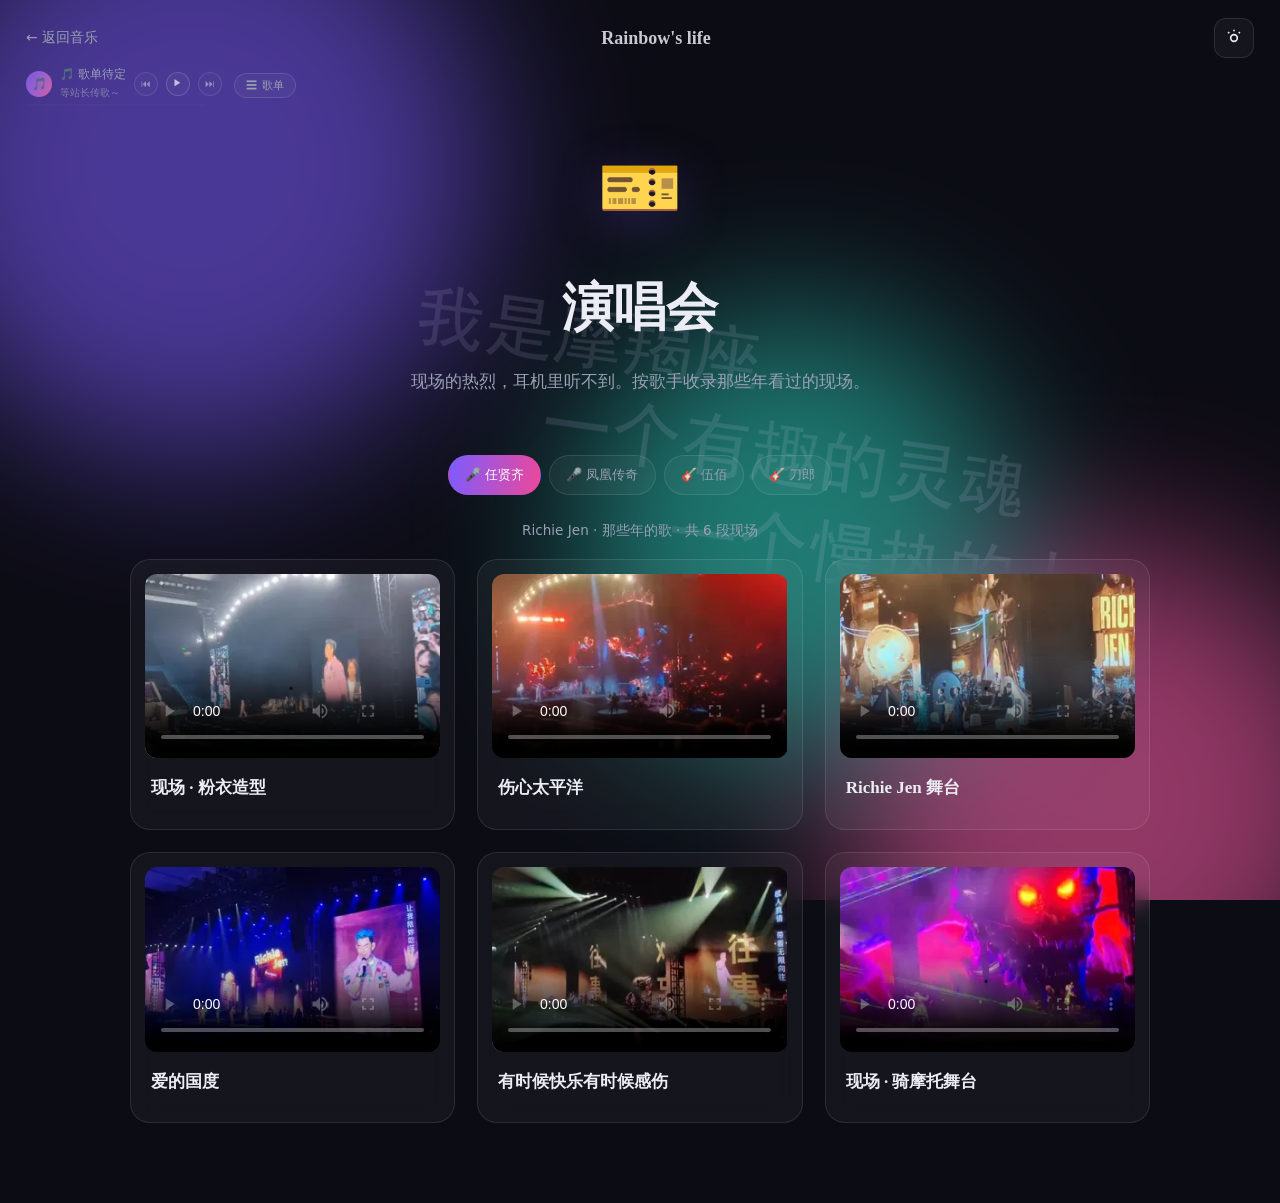
==== concert.html @ 7eb1bd73 "feat: 音乐模块演唱会分类页 - 演唱会移到唱歌下边，卡片可点进 concert.html - 12 个新上传演唱会视频压缩（350MB→98MB，保留声音）+ 封面 - 按歌手分类：任贤齐6/凤" ====
<!DOCTYPE html>
<html lang="zh-CN" data-theme="dark">
<head>
  <meta charset="UTF-8" />
  <meta name="viewport" content="width=device-width, initial-scale=1.0" />
  <title>演唱会 · Rainbow's life</title>
  <meta name="description" content="那些在现场听过的重要时刻" />
  <link rel="stylesheet" href="assets/css/style.css?v=33" />
</head>
<body class="subpage-body">
  <div class="music" id="musicBox">
    <audio id="bgMusic" preload="none" playsinline webkit-playsinline></audio>
    <div class="music__row">
      <span class="music__disc" id="musicDisc">🎵</span>
      <div class="music__meta">
        <div class="music__title" id="musicTitle">歌单待定</div>
        <div class="music__artist" id="musicArtist">等站长传歌～</div>
      </div>
      <button class="music__btn music__btn--sm" id="musicPrev" type="button" aria-label="上一首">⏮</button>
      <button class="music__btn" id="musicToggle" type="button" aria-label="播放">▶</button>
      <button class="music__btn music__btn--sm" id="musicNext" type="button" aria-label="下一首">⏭</button>
    </div>
    <div class="music__playlist">
      <button class="music__list-btn" id="musicListBtn" type="button" aria-label="歌单" aria-expanded="false">☰ <span>歌单</span></button>
      <div class="music__list" id="musicList"></div>
    </div>
    <div class="music__bar"><span class="music__fill" id="musicFill"></span></div>
  </div>

  <div class="aurora" aria-hidden="true">
    <span class="blob blob-1"></span><span class="blob blob-2"></span><span class="blob blob-3"></span>
  </div>
  <div class="watermark" aria-hidden="true"></div>

  <header class="backbar">
    <a href="hobby.html?h=music" class="backbar__back">← 返回音乐</a>
    <a href="index.html" class="backbar__brand">Rainbow's life</a>
    <button class="theme-toggle" id="themeToggle" aria-label="切换主题">
      <svg class="icon-sun" viewBox="0 0 24 24" width="20" height="20" fill="none" stroke="currentColor" stroke-width="2"><circle cx="12" cy="12" r="4"/><path d="M12 2v2M4.9 4.9l1.4 1.4M17.7 6.3l1.4-1.4"/></svg>
      <svg class="icon-moon" viewBox="0 0 24 24" width="20" height="20" fill="none" stroke="currentColor" stroke-width="2"><path d="M21 12.8A9 9 0 1 1 11.2 3 7 7 0 0 0 21 12.8z"/></svg>
    </button>
  </header>

  <main class="subpage">
    <div class="subhero">
      <div class="subhero__icon">🎫</div>
      <h1 class="subhero__title">演唱会</h1>
      <p class="subhero__desc">现场的热烈，耳机里听不到。按歌手收录那些年看过的现场。</p>
    </div>

    <div class="concert-tabs" id="concertTabs"></div>
    <div class="concert-stage" id="concertStage"></div>

    <p class="footer__visits" id="visitCountBox" hidden>👀 这里是第 <strong id="visitCount">—</strong> 次被看见</p>
  </main>

  <script src="assets/js/data.js?v=32"></script>
  <script src="assets/js/track.js?v=2"></script>
  <script src="assets/js/concert.js?v=1"></script>
  <script src="assets/js/music.js?v=18"></script>
</body>
</html>
---- assets/css/style.css ----
/* ============================================================
   林屿 · 个人空间  —  设计系统
   ============================================================ */

:root {
  --bg: #0c0c14;
  --bg-soft: #11111c;
  --surface: rgba(255, 255, 255, 0.04);
  --surface-2: rgba(255, 255, 255, 0.07);
  --border: rgba(255, 255, 255, 0.10);
  --text: #ECECF4;
  --muted: #9aa0b4;
  --accent-1: #7c5cff;
  --accent-2: #ff5ca8;
  --accent-3: #2dd4bf;
  --grad: linear-gradient(120deg, #7c5cff 0%, #b15cff 45%, #ff5ca8 100%);
  /* 品牌名「Rainbow's life」的彩虹渐变：紫 → 玫红 → 琥珀 */
  --brand-grad: linear-gradient(100deg, #7c5cff 0%, #ec4899 48%, #f59e0b 100%);
  --shadow: 0 20px 60px -20px rgba(0, 0, 0, 0.6);
  --radius: 20px;
  --radius-sm: 14px;
  --maxw: 1080px;
  --sidebar-w: 220px;
  --sidebar-bg: rgba(20, 20, 32, 0.45);
  --ease: cubic-bezier(.22, 1, .36, 1);
}

html[data-theme="light"] {
  --bg: #f6f7fb;
  --bg-soft: #eef0f7;
  --surface: rgba(255, 255, 255, 0.7);
  --surface-2: rgba(255, 255, 255, 0.9);
  --border: rgba(20, 20, 50, 0.08);
  --text: #1a1a2b;
  --muted: #5b6072;
  --shadow: 0 20px 50px -22px rgba(60, 50, 120, 0.35);
  --sidebar-bg: rgba(242, 240, 250, 0.5);

  /* 浅色主题：侧栏选中/悬停态降调，与深色克制感保持一致（不突出） */
  --nav-active-bg: rgba(124, 92, 255, 0.08);
}
html[data-theme="light"] .sidebar__links a:hover,
html[data-theme="light"] .sidebar__links a.active {
  background: var(--nav-active-bg);
}
html[data-theme="light"] .sidebar__links a.active em {
  background-image: none;
  -webkit-text-fill-color: var(--accent-1);
  color: var(--accent-1);
}

* { margin: 0; padding: 0; box-sizing: border-box; }

html { scroll-behavior: smooth; }

body {
  font-family: -apple-system, BlinkMacSystemFont, "PingFang SC", "Hiragino Sans GB", "Microsoft YaHei", "Segoe UI", system-ui, sans-serif;
  background: var(--bg);
  color: var(--text);
  line-height: 1.7;
  overflow-x: hidden;
  -webkit-font-smoothing: antialiased;
  transition: background .5s var(--ease), color .5s var(--ease);
}

::selection { background: var(--accent-1); color: #fff; }

/* ---------- 流动渐变背景 ---------- */
.aurora {
  position: fixed; inset: 0; z-index: -1; overflow: hidden;
  background: var(--bg);
}
.blob {
  position: absolute; border-radius: 50%; filter: blur(80px); opacity: .55;
  animation: float 18s var(--ease) infinite alternate;
}
html[data-theme="light"] .blob { opacity: .35; }
.blob-1 { width: 46vw; height: 46vw; background: #7c5cff; top: -10vw; left: -8vw; }
.blob-2 { width: 40vw; height: 40vw; background: #ff5ca8; bottom: -12vw; right: -6vw; animation-delay: -6s; }
.blob-3 { width: 34vw; height: 34vw; background: #2dd4bf; top: 35vh; left: 45vw; animation-delay: -12s; }

/* 水印：摩羯座 斜排单份背景（只展示一份，不重复平铺） */
.watermark {
  position: fixed; inset: 0; z-index: 0; pointer-events: none; overflow: hidden;
  opacity: .12;
  background-repeat: no-repeat;
  /* 按右侧内容区宽度自适应，留 120px 安全边距，避免左边缘被侧栏遮罩切掉 */
  background-size: min(818px, calc(100vw - var(--sidebar-w) - 120px)) auto;
  /* 居中于右侧内容区（补偿左侧导航宽度） */
  background-position: calc(50% + var(--sidebar-w) / 2) center;
  background-image: url("../img/watermark-dark.webp?v=7");
  /* 左侧导航栏区域不显示水印：遮罩从侧栏宽度处开始淡入，避免生硬接缝 */
  -webkit-mask-image: linear-gradient(to right, transparent 0, transparent var(--sidebar-w), #000 calc(var(--sidebar-w) + 60px));
  mask-image: linear-gradient(to right, transparent 0, transparent var(--sidebar-w), #000 calc(var(--sidebar-w) + 60px));
}
html[data-theme="light"] .watermark {
  opacity: .1;
  background-image: url("../img/watermark-light.webp?v=7");
}
@keyframes float {
  0%   { transform: translate(0,0) scale(1); }
  50%  { transform: translate(6vw,-4vw) scale(1.15); }
  100% { transform: translate(-4vw,5vw) scale(.95); }
}

/* ---------- 主体内容（为左侧栏让位） ---------- */
.main { margin-left: var(--sidebar-w); position: relative; z-index: 1; }
/* 顶部通栏播放器会盖住内容，锚点与首屏为它让出高度 */
section[id], footer[id] { scroll-margin-top: 66px; }
.hero { padding-top: 56px; }

/* ---------- 移动端顶栏（桌面隐藏） ---------- */
.topbar { display: none; }

/* ---------- 左侧导航 ---------- */
.sidebar {
  position: fixed; top: 0; left: 0; bottom: 0; width: var(--sidebar-w); z-index: 50;
  display: flex; flex-direction: column;
  padding: 30px 16px 24px;
  background: transparent;
  border-right: 1px solid var(--border);
}
.sidebar__brand {
  display: block; font-family: "Songti SC", "STSong", "SimSun", Georgia, "Times New Roman", serif; font-weight: 900; font-size: 21px;
  letter-spacing: .4px; text-decoration: none; white-space: nowrap;
  padding: 0 4px; margin-bottom: 14px;
  /* 彩虹渐变字：紫色 → 玫红 → 琥珀，呼应站点名 */
  background: var(--brand-grad);
  -webkit-background-clip: text; background-clip: text;
  -webkit-text-fill-color: transparent; color: transparent;
  transition: filter .35s var(--ease), letter-spacing .35s var(--ease);
}
.sidebar__brand:hover { filter: brightness(1.18) saturate(1.1); letter-spacing: 1.2px; }
.sidebar__brand span { background: var(--grad); -webkit-background-clip: text; background-clip: text; color: transparent; }
/* 品牌下的小标语：渐变短线 + 一行副标，填补顶部留白 */
.sidebar__tagline {
  display: flex; align-items: center; gap: 9px;
  padding: 0 4px; margin: 0 0 30px;
  font-size: 11.5px; letter-spacing: 2.5px;
  color: var(--muted); opacity: .82;
}
.sidebar__tagline::before {
  content: ""; flex: 0 0 22px; width: 22px; height: 2px;
  border-radius: 1px; background: var(--brand-grad);
}

/* ---------- 音乐播放器（顶部极淡一行，与左侧栏标题齐平） ---------- */
.music {
  position: fixed; top: 0; left: var(--sidebar-w); right: 0; z-index: 60;
  height: 76px; display: flex; align-items: flex-start; gap: 12px;
  padding: 32px 24px 0;          /* 与 .sidebar 的 30px 顶部留白对齐 */
  background: transparent; border: 0;
  backdrop-filter: none; -webkit-backdrop-filter: none;
  box-shadow: none;
  pointer-events: none;          /* 透明区域不拦截下方内容的点击 */
  transition: opacity .25s var(--ease);
}
.music:hover { background: transparent; }
.music__row, .music__playlist, .music__bar { pointer-events: auto; }
.music__row { display: flex; align-items: center; gap: 8px; flex: 0 0 auto; margin-right: 0; }
.music__disc {
  width: 26px; height: 26px; flex: 0 0 26px; border-radius: 50%;
  display: grid; place-items: center; font-size: 12px;
  background: var(--grad); color: #fff; cursor: pointer; opacity: .8;
  box-shadow: none;
}
.music.playing .music__disc { animation: discSpin 6s linear infinite; opacity: 1; }
@keyframes discSpin { to { transform: rotate(360deg); } }
.music__meta { flex: 0 1 auto; min-width: 0; max-width: 132px; }
.music__title {
  font-size: 11.5px; font-weight: 500; color: var(--muted); line-height: 1.35;
  white-space: nowrap; overflow: hidden; text-overflow: ellipsis;
}
.music__artist { font-size: 10px; color: var(--muted); opacity: .7; margin-top: 1px; }
.music__artist:empty { display: none; }
.music__btn {
  width: 24px; height: 24px; flex: 0 0 24px; border-radius: 50%;
  border: 1px solid rgba(255, 255, 255, .22);
  background: rgba(255, 255, 255, .05);
  color: var(--text); opacity: .75;
  font-size: 9px; line-height: 1; cursor: pointer;
  display: grid; place-items: center; transition: all .3s var(--ease);
}
.music__btn:hover { background: var(--grad); color: #fff; border-color: transparent; opacity: 1; transform: scale(1.08); }
/* 上一首 / 下一首：与主播放键同尺寸，默认更淡，hover 才提亮 */
.music__btn--sm { opacity: .5; font-size: 10px; }
.music__btn--sm:hover { opacity: 1; }
.music__bar {
  position: absolute; left: 24px; top: 68px; width: 180px; height: 2px;
  background: rgba(255, 255, 255, .07); overflow: hidden; cursor: pointer;
}
.music__fill {
  display: block; height: 100%; width: 0;
  background: var(--grad); opacity: .7;
  transition: width .25s linear;
}

/* 控件整体靠左、紧凑排列，与左侧栏标题处于同一水平线 */
.music__row { margin-right: 0; }

/* 音频未就位时的降级状态（只轻微降饱和，不灰化） */
.music--empty .music__disc { filter: saturate(.75); opacity: .9; animation: none; }
.music--empty .music__title { color: var(--muted); font-weight: 500; }
.music--empty .music__bar { opacity: .35; cursor: default; }

/* 歌单下拉：点「歌单」按钮或 hover 展开，避免整条通栏 hover 误触发 */
.music__playlist { position: relative; flex: 0 0 auto; }
.music__list-btn {
  display: inline-flex; align-items: center; gap: 5px;
  padding: 5px 11px; border-radius: 999px;
  border: 1px solid rgba(255, 255, 255, .12);
  background: rgba(255, 255, 255, .035); color: var(--muted);
  font-size: 11px; line-height: 1.2; cursor: pointer;
  transition: border-color .25s, background .25s, color .25s;
}
.music__list-btn:hover { border-color: var(--accent-1); background: rgba(124, 92, 255, .16); color: var(--text); }
.music__list {
  position: absolute; top: calc(100% + 10px); left: 0; width: 240px;
  padding: 6px; border-radius: 14px;
  background: rgba(24, 20, 44, .9);
  border: 1px solid transparent;
  backdrop-filter: blur(18px); -webkit-backdrop-filter: blur(18px);
  box-shadow: 0 20px 50px -24px rgba(0, 0, 0, .8);
  max-height: 0; opacity: 0; visibility: hidden; overflow: hidden;
  transition: max-height .38s var(--ease), opacity .28s var(--ease), visibility .28s, border-color .28s;
}
.music__playlist:hover .music__list,
.music__playlist:focus-within .music__list,
.music--open .music__list {
  max-height: 260px; opacity: 1; visibility: visible;
  border-color: rgba(255, 255, 255, .14);
}
.music__item {
  display: flex; align-items: center; gap: 8px;
  padding: 7px 9px; border-radius: 8px;
  font-size: 12px; line-height: 1.3; color: var(--muted);
  cursor: pointer; transition: background .25s, color .25s;
}
.music__item + .music__item { margin-top: 2px; }
.music__item:hover { background: var(--surface); color: var(--text); }
.music__item.on { color: var(--accent-1); font-weight: 600; background: rgba(124, 92, 255, .12); }
.music__item-idx {
  flex: 0 0 16px; text-align: center;
  font-family: system-ui, -apple-system, "Helvetica Neue", Arial, sans-serif; font-size: 10px; opacity: .65;
}
.music__item-name {
  flex: 1; min-width: 0;
  white-space: nowrap; overflow: hidden; text-overflow: ellipsis;
}
.music__item-artist {
  flex: 0 1 auto; max-width: 42%;
  font-size: 10px; opacity: .55;
  white-space: nowrap; overflow: hidden; text-overflow: ellipsis;
}
.music__item.on .music__item-idx::before { content: "▶"; font-size: 8px; }
.music__item.on .music__item-idx { font-size: 0; opacity: 1; }

html[data-theme="light"] .music__list { background: rgba(255, 255, 255, .95); }
html[data-theme="light"] .music__list-btn { background: rgba(20, 20, 50, .03); border-color: rgba(20, 20, 50, .1); }
html[data-theme="light"] .music__btn { border-color: rgba(20, 20, 50, .16); background: rgba(20, 20, 50, .03); }
html[data-theme="light"] .music__bar { background: rgba(20, 20, 50, .07); }

/* 移动端：同样透明，贴在顶栏下方，与顶栏品牌同一水平带 */
@media (max-width: 640px) {
  .music {
    left: 0; right: 0; top: 58px; height: 44px;
    gap: 8px; padding: 0 12px; z-index: 35;
    align-items: center;
    /* 手机端：给播放器一个看得见的半透明底，否则用户不知道它在哪、也不会去点 */
    background: rgba(20, 18, 36, .55);
    -webkit-backdrop-filter: blur(8px); backdrop-filter: blur(8px);
    border-radius: 0 0 12px 12px;
    opacity: 1;
  }
  .music__title, .music__artist { color: #ececf4; opacity: .92; }
  .music__btn, .music__btn--sm { opacity: .9; border-color: rgba(255, 255, 255, .35); }
  .music__row { flex: 0 1 auto; gap: 6px; }
  .music__disc { width: 24px; height: 24px; flex: 0 0 24px; font-size: 11px; }
  .music__meta { max-width: 110px; flex: 0 1 110px; }
  .music__artist { display: none; }
  .music__title { font-size: 11px; }
  .music__btn { width: 22px; height: 22px; flex: 0 0 22px; }
  .music__list-btn { padding: 4px 9px; font-size: 11px; }
  .music__list-btn span { display: none; }
  .music__list { width: min(240px, calc(100vw - 24px)); }
  .music__bar { left: 12px; right: 12px; top: auto; bottom: 0; width: auto; }

  /* 抽屉打开时先隐藏，避免露在抽屉右侧（visibility 让子控件也不可点） */
  body.nav-open .music { opacity: 0; visibility: hidden; }
}
/* 极窄屏（≤340px）收窄左侧信息区，保证播放按钮与歌单入口不被挤出 */
@media (max-width: 340px) {
  .music__meta { max-width: 84px; flex-basis: 84px; }
}

.sidebar__links { display: flex; flex-direction: column; gap: 20px; }
.sidebar__links a {
  position: relative; display: flex; align-items: center; gap: 14px;
  color: var(--nav-color, var(--muted));
  opacity: .82;
  text-decoration: none; font-size: 22px; font-weight: 500;
  letter-spacing: 2px; white-space: nowrap;
  padding: 12px 14px; border-radius: 12px;
  transition: color .3s, background .3s, opacity .3s;
  overflow: hidden;
}
/* 导航项配色：与右侧对应模块标题一致 */
.sidebar__links a[href="#about"]   { --nav-color: #7c5cff; }
.sidebar__links a[href="#work"]    { --nav-color: #14b8a6; }
.sidebar__links a[href="#hobbies"] { --nav-color: #ec4899; }
.sidebar__links a[href="#pets"]    { --nav-color: #f59e0b; }
.sidebar__links a[href="#contact"] { --nav-color: #a855f7; }

.sidebar__links a em {
  font-style: normal; font-family: system-ui, -apple-system, "Helvetica Neue", Arial, sans-serif; font-size: 12px; font-weight: 700;
  letter-spacing: 1px; color: var(--muted); opacity: .6; transition: all .3s;
}
.sidebar__links a::before {
  content: ""; position: absolute; left: 0; top: 22%; bottom: 22%; width: 3px; border-radius: 0 3px 3px 0;
  background: var(--nav-color, var(--grad)); transform: scaleY(0); transform-origin: center; transition: transform .35s var(--ease);
}
.sidebar__links a:hover { color: var(--nav-color, var(--text)); opacity: 1; background: var(--surface); }
.sidebar__links a.active { color: var(--nav-color, var(--text)); opacity: 1; background: var(--surface); }
.sidebar__links a.active::before { transform: scaleY(1); }
.sidebar__links a.active em { opacity: 1; -webkit-background-clip: text; background-clip: text; -webkit-text-fill-color: transparent; background-image: var(--grad); color: transparent; }

/* 导航项图标：放在文字前面，清晰醒目 */
.sidebar__links a::after {
  content: "";
  order: -1;                 /* flex 排序到文字之前 */
  margin-left: 0;
  font-size: 17px; line-height: 1;
  opacity: 1;
  filter: saturate(1.15) contrast(1.05) drop-shadow(0 1px 3px rgba(0, 0, 0, .45));
  transition: transform .35s var(--ease);
}
.sidebar__links a[href="#about"]::after   { content: "👤"; }
.sidebar__links a[href="#work"]::after    { content: "💼"; }
.sidebar__links a[href="#hobbies"]::after { content: "🎨"; }
.sidebar__links a[href="#pets"]::after    { content: "🦜"; }
.sidebar__links a[href="#contact"]::after { content: "💌"; }
.sidebar__links a:hover::after,
.sidebar__links a.active::after { transform: scale(1.12); }
.sidebar__foot { margin-top: auto; padding-top: 20px; border-top: 1px solid var(--border); }
.sidebar__foot .theme-toggle {
  width: 100%; height: 44px; justify-content: flex-start; display: flex; align-items: center;
  gap: 10px; padding: 0 14px;
}
.sidebar__foot-label { font-size: 14px; font-weight: 500; color: var(--muted); white-space: nowrap; }
.theme-toggle {
  width: 40px; height: 40px; border-radius: 12px; border: 1px solid var(--border);
  background: var(--surface); color: var(--text); cursor: pointer;
  display: grid; place-items: center; transition: all .3s;
}
.theme-toggle:hover { transform: translateY(-2px); border-color: var(--accent-1); }
.theme-toggle .icon-moon { display: none; }
html[data-theme="light"] .theme-toggle .icon-sun { display: none; }
html[data-theme="light"] .theme-toggle .icon-moon { display: block; }
.topbar__burger { display: none; flex-direction: column; gap: 5px; background: none; border: 0; cursor: pointer; }
.topbar__burger span { width: 24px; height: 2px; background: var(--text); transition: .3s; }

/* ---------- Hero ---------- */
.hero {
  min-height: 100vh; display: flex; flex-direction: column; align-items: center; justify-content: center;
  text-align: center; padding: 56px 20px 0; position: relative;
}
.hero__inner { max-width: 760px; }
.hero__eyebrow {
  font-family: system-ui, -apple-system, "Helvetica Neue", Arial, sans-serif; letter-spacing: .4em; font-size: 13px;
  color: var(--accent-2); font-weight: 600; margin-bottom: 18px;
}
.hero__title {
  font-family: "Songti SC", "STSong", "SimSun", Georgia, "Times New Roman", serif; font-weight: 900;
  font-size: clamp(64px, 14vw, 150px); line-height: 1; letter-spacing: 4px;
  background: var(--grad); -webkit-background-clip: text; background-clip: text; color: transparent;
  margin-bottom: 22px;
}
.hero__sub {
  font-family: "Songti SC", "STSong", "SimSun", Georgia, "Times New Roman", serif; font-size: clamp(20px, 3.4vw, 30px);
  font-weight: 500; min-height: 1.4em; color: var(--text);
}
/* 打字机文字：每个短语不同颜色，切换时平滑过渡 */
.hero__sub #typed {
  color: var(--accent-1);
  text-shadow: 0 0 28px rgba(124, 92, 255, .28);
  transition: color .45s var(--ease), text-shadow .45s var(--ease);
}
.hero__desc { color: var(--muted); font-size: 17px; line-height: 1.9; max-width: 540px; margin: 22px auto 36px; }
.hero__cta { display: flex; gap: 16px; justify-content: center; flex-wrap: wrap; }
.btn {
  padding: 14px 30px; border-radius: 999px; font-weight: 600; font-size: 15px;
  text-decoration: none; transition: all .3s var(--ease); cursor: pointer; border: 1px solid transparent;
}
.btn--primary { background: var(--grad); color: #fff; box-shadow: 0 14px 30px -10px rgba(124,92,255,.6); }
.btn--primary:hover { transform: translateY(-3px); box-shadow: 0 20px 40px -12px rgba(124,92,255,.7); }
.btn--ghost { background: var(--surface); color: var(--text); border-color: var(--border); }
.btn--ghost:hover { transform: translateY(-3px); border-color: var(--accent-1); }
.hero__scroll { position: absolute; bottom: 36px; left: 50%; transform: translateX(-50%); }
.mouse { width: 26px; height: 42px; border: 2px solid var(--muted); border-radius: 14px; display: block; position: relative; }
.wheel { position: absolute; top: 8px; left: 50%; transform: translateX(-50%); width: 4px; height: 8px; background: var(--accent-1); border-radius: 2px; animation: scroll 1.6s var(--ease) infinite; }
@keyframes scroll { 0% { opacity: 0; top: 8px; } 40% { opacity: 1; } 100% { opacity: 0; top: 22px; } }

/* ---------- 通用 section ---------- */
.section { max-width: var(--maxw); margin: 0 auto; padding: clamp(46px, 7vw, 84px) clamp(20px, 5vw, 40px); }
.section__head { display: flex; align-items: baseline; gap: 16px; margin-bottom: 48px; flex-wrap: wrap; }
.section__index { font-family: system-ui, -apple-system, "Helvetica Neue", Arial, sans-serif; font-size: 15px; font-weight: 700; color: var(--accent-1); letter-spacing: 2px; }
.section__title { position: relative; font-family: "Songti SC", "STSong", "SimSun", Georgia, "Times New Roman", serif; font-size: clamp(30px, 5vw, 46px); font-weight: 700; }
/* 标题下方一条与标题同色的短装饰线，各模块颜色不同 */
.section__title::after {
  content: ""; position: absolute; left: 0; bottom: -10px;
  width: 44px; height: 4px; border-radius: 2px;
  background: currentColor; opacity: .9;
}
.section__note { color: var(--muted); width: 100%; margin-top: -8px; }

/* 各模块标题不同配色（字体样式按模块区分） */
#about .section__title {
  color: #7c5cff;
}
#work .section__title {
  color: #14b8a6;
  letter-spacing: 1px;
}
#hobbies .section__title {
  color: #ec4899;
  letter-spacing: 3px;
}
#pets .section__title {
  color: #f59e0b;
  letter-spacing: 2px;
}
#journal .section__title {
  color: #a855f7;
}
#contact .footer__title {
  background: linear-gradient(120deg, #7c5cff, #ec4899 55%, #f59e0b);
  -webkit-background-clip: text; background-clip: text; color: transparent;
}

/* ---------- 关于 ---------- */
.about { display: grid; grid-template-columns: 1fr 1.4fr; gap: 48px; align-items: center; }
/* 关于我：正文段落加左侧紫色引导线，关键词荧光高亮 */
.about__text p {
  color: var(--muted); margin-bottom: 20px; font-size: 16.5px;
  line-height: 1.95; text-indent: 2em;
  padding-left: 16px; border-left: 2px solid rgba(124, 92, 255, .32);
  transition: border-color .35s var(--ease), color .35s var(--ease);
}
.about__text p:hover { border-left-color: #7c5cff; }
.about__text strong {
  color: #7c5cff; font-weight: 700;
  background: linear-gradient(180deg, transparent 60%, rgba(124, 92, 255, .22) 60%);
  padding: 0 2px; border-radius: 2px;
}
.about__stats { display: grid; grid-template-columns: 1fr 1fr; gap: 16px; }
.stat {
  position: relative; overflow: hidden;
  background: var(--surface); border: 1px solid var(--border); border-radius: var(--radius-sm);
  padding: 22px; text-align: center; backdrop-filter: blur(12px);
  transition: all .4s var(--ease); cursor: default;
}
.stat::after {
  content: ""; position: absolute; inset: 0; background: var(--grad); opacity: 0; transition: opacity .4s; z-index: 0;
}
.stat:hover { transform: translateY(-6px); border-color: var(--accent-1); }
.stat:hover::after { opacity: .12; }
.stat > * { position: relative; z-index: 1; }
.stat__num { display: block; font-family: "Songti SC", "STSong", "SimSun", Georgia, "Times New Roman", serif; font-size: 38px; font-weight: 900; background: linear-gradient(120deg, #7c5cff 0%, #9d6bff 100%); -webkit-background-clip: text; background-clip: text; color: transparent; }
.stat__label { color: var(--muted); font-size: 13px; }

/* ---------- 工作经历总结 ---------- */
.work-summary {
  background: var(--surface); border: 1px solid var(--border); border-radius: var(--radius);
  padding: 30px 34px; backdrop-filter: blur(12px);
}
/* 工作经历：正文段落加左侧青色引导线，关键词荧光高亮 */
.work-summary p {
  color: var(--muted); font-size: 16.5px; line-height: 1.95; text-indent: 2em;
  padding-left: 16px; border-left: 2px solid rgba(20, 184, 166, .32);
  margin-bottom: 18px;
  transition: border-color .35s var(--ease);
}
.work-summary p:last-of-type { margin-bottom: 0; }
.work-summary p:hover { border-left-color: #14b8a6; }
.work-summary strong {
  color: #14b8a6; font-weight: 700;
  background: linear-gradient(180deg, transparent 60%, rgba(20, 184, 166, .22) 60%);
  padding: 0 2px; border-radius: 2px;
}
.work-summary__tags { margin-top: 20px; display: flex; flex-wrap: wrap; gap: 10px; }

/* ---------- 标签 ---------- */
.tag { font-size: 12px; padding: 4px 12px; border-radius: 999px; background: var(--surface-2); border: 1px solid var(--border); color: var(--text); }

/* ---------- 兴趣网格 ---------- */
.hobby-grid { display: grid; grid-template-columns: repeat(4, minmax(0, 1fr)); gap: 14px; }
.hobby {
  display: block; color: inherit; text-decoration: none; cursor: pointer;
  background: var(--surface); border: 1px solid var(--border); border-radius: var(--radius);
  padding: 20px; backdrop-filter: blur(12px); transition: all .4s var(--ease); position: relative; overflow: hidden;
}
.hobby::after {
  content: ""; position: absolute; inset: 0; background: var(--grad); opacity: 0; transition: opacity .4s; z-index: 0;
}
.hobby:hover { transform: translateY(-8px); border-color: var(--accent-1); }
.hobby:hover::after { opacity: .12; }
.hobby > * { position: relative; z-index: 1; }
.hobby__head { display: flex; align-items: center; flex-wrap: wrap; gap: 10px; margin-bottom: 12px; }
.hobby__icon { font-size: 30px; line-height: 1; }
.hobby__title { font-family: "Songti SC", "STSong", "SimSun", Georgia, "Times New Roman", serif; font-size: 19px; font-weight: 700; }
.hobby__desc { color: var(--muted); font-size: 14px; }
.hobby__go {
  margin-left: auto; white-space: nowrap;
  font-size: 13px; font-weight: 600; color: var(--accent-1);
  transition: transform .35s var(--ease);
}
.hobby:hover .hobby__go { transform: translateX(4px); }
/* 中等屏：4 列过窄时回退 2 列 */
@media (max-width: 1100px) {
  .hobby-grid { grid-template-columns: repeat(2, minmax(0, 1fr)); }
}
@media (max-width: 640px) {
  .hobby-grid { grid-template-columns: 1fr; }
}

/* ---------- 兴趣子页面 ---------- */
.backbar {
  position: fixed; top: 0; left: 0; right: 0; z-index: 50;
  display: flex; align-items: center; justify-content: space-between;
  padding: 18px 26px; gap: 14px;
}
.backbar__back { color: var(--muted); text-decoration: none; font-size: 14px; font-weight: 500; transition: color .3s; }
.backbar__back:hover { color: var(--text); }
.backbar__brand { font-family: "Songti SC", "STSong", "SimSun", Georgia, "Times New Roman", serif; font-size: 18px; font-weight: 700; color: var(--text); text-decoration: none; opacity: .85; }
.backbar__brand span { background: var(--grad); -webkit-background-clip: text; background-clip: text; color: transparent; }

/* 子页面没有侧栏：播放器贴在返回栏下方一行，保持同样的轻透明感 */
.subpage-body .music {
  left: 0; top: 62px; height: 44px;
  padding: 0 26px; align-items: center;
}
.subpage-body .music__bar { left: 26px; top: auto; bottom: 0; width: 180px; }
@media (max-width: 640px) {
  .subpage-body .music { top: 58px; padding: 0 12px; }
  .subpage-body .music__bar { left: 12px; width: 160px; }
}

.subpage {
  max-width: var(--maxw); margin: 0 auto; padding: 110px 30px 80px; position: relative; z-index: 1;
}
.subhero { text-align: center; padding: 20px 0 50px; }
.subhero__icon { font-size: 68px; display: block; margin-bottom: 18px; filter: drop-shadow(0 10px 24px rgba(124, 92, 255, .25)); }
.subhero__title { font-family: "Songti SC", "STSong", "SimSun", Georgia, "Times New Roman", serif; font-size: clamp(34px, 6vw, 52px); font-weight: 900; margin-bottom: 14px; }
.subhero__desc { color: var(--muted); font-size: 16.5px; line-height: 1.9; max-width: 560px; margin: 0 auto; }
.subhero__since { display: inline-block; margin-top: 18px; font-size: 13px; color: var(--accent-3); font-weight: 600; padding: 5px 16px; border: 1px solid var(--border); border-radius: 999px; background: var(--surface); }

.subitems { display: flex; flex-direction: column; align-items: flex-start; gap: 18px; }
.subitem {
  flex: 0 0 auto;
  width: 100%;
  max-width: 480px;
  background: var(--surface); border: 1px solid var(--border); border-radius: var(--radius);
  padding: 24px; backdrop-filter: blur(12px); transition: all .4s var(--ease); position: relative; overflow: hidden;
}
.subitem::after {
  content: ""; position: absolute; inset: 0; background: var(--grad); opacity: 0; transition: opacity .4s; z-index: 0;
}
.subitem:hover { transform: translateY(-6px); border-color: var(--accent-1); }
.subitem:hover::after { opacity: .12; }
.subitem > * { position: relative; z-index: 1; }
.subitem__icon { font-size: 30px; display: block; margin-bottom: 12px; }
.subitem__name { font-family: "Songti SC", "STSong", "SimSun", Georgia, "Times New Roman", serif; font-size: 18px; font-weight: 700; margin-bottom: 6px; }
.subitem__note { color: var(--muted); font-size: 13.5px; line-height: 1.7; }
.subitem__link {
  display: inline-block; margin-top: 16px; padding: 8px 18px;
  font-size: 12.5px; text-decoration: none; border-radius: 999px;
  color: var(--accent-1, #7c5cff); border: 1px solid currentColor;
  transition: transform .3s var(--ease), opacity .3s;
}
.subitem__link:hover { transform: translateY(-2px); opacity: .85; }
.subitem__link--soon { color: var(--muted); opacity: .75; cursor: default; pointer-events: none; }
.subitem__link--soon:hover { transform: none; }

/* ---------- 我的宠物 ---------- */
.pet-grid { display: grid; grid-template-columns: repeat(auto-fill, minmax(300px, 1fr)); gap: 18px; }
.pet {
  background: var(--surface); border: 1px solid var(--border); border-radius: var(--radius);
  padding: 32px; backdrop-filter: blur(12px); position: relative; overflow: hidden;
  transition: all .4s var(--ease);
}
.pet::after {
  content: ""; position: absolute; inset: 0; background: var(--grad); opacity: 0; transition: opacity .4s; z-index: 0;
}
.pet:hover { transform: translateY(-8px); border-color: var(--accent-1); }
.pet:hover::after { opacity: .12; }
.pet > * { position: relative; z-index: 1; }
.pet__emoji { font-size: 56px; display: inline-block; line-height: 1; filter: drop-shadow(0 10px 24px rgba(124, 92, 255, .25)); }
.pet__topline { display: flex; align-items: center; gap: 16px; margin-bottom: 16px; }
.pet__meta { display: flex; align-items: center; gap: 12px; margin-bottom: 14px; flex-wrap: wrap; }
.pet__species { font-size: 13px; color: var(--accent-1); font-weight: 600; padding: 3px 12px; border: 1px solid var(--accent-1); border-radius: 999px; }
.pet__since { font-size: 12px; color: var(--accent-3); font-weight: 600; }
.pet__daily {
  display: inline-block; padding: 5px 16px; border-radius: 999px;
  font-size: 12.5px; font-weight: 600; text-decoration: none;
  color: var(--accent-1); border: 1px solid var(--accent-1);
  background: rgba(124, 92, 255, .08);
  transition: all .3s var(--ease);
}
.pet__daily:hover { background: var(--grad); color: #fff; border-color: transparent; transform: translateY(-2px); }
.pet__desc { color: var(--muted); font-size: 15px; line-height: 1.9; }
.pet__traits { margin-top: 18px; display: flex; flex-wrap: wrap; gap: 8px; }

/* 宠物卡：顶部信息横排 + 中间照片 + 底部文字标签（纵向堆叠） */
.pet--wide { grid-column: 1 / -1; display: flex; flex-direction: column; gap: 22px; align-items: stretch; }
.pet__head { display: flex; flex-wrap: wrap; align-items: center; justify-content: space-between; gap: 14px; }
.pet__photos { display: flex; gap: 12px; align-items: flex-end; width: 100%; }
.pet__foot { display: flex; flex-wrap: wrap; align-items: center; justify-content: space-between; gap: 14px; }
.pet__foot .pet__desc { flex: 1 1 320px; margin: 0; }
.pet__foot .pet__traits { margin-top: 0; justify-content: flex-end; }
.pet__photo { margin: 0; text-align: center; flex: 1 1 0; min-width: 0; }
.pet__photo img {
  width: 100%; max-width: 190px; height: 250px; object-fit: cover;
  border-radius: 14px; border: 1px solid var(--border);
  box-shadow: 0 10px 24px -12px rgba(0, 0, 0, .35);
}
.pet__photo figcaption {
  margin-top: 10px; font-family: "Songti SC", "STSong", "SimSun", Georgia, "Times New Roman", serif;
  font-size: 16px; font-weight: 700; color: var(--text);
}
@media (max-width: 640px) {
  .pet--wide { gap: 18px; }
  .pet__head { flex-direction: column; align-items: flex-start; }
  .pet__foot { flex-direction: column; align-items: flex-start; }
  .pet__foot .pet__traits { justify-content: flex-start; }
  .pet__photos { gap: 10px; width: 100%; }
  /* 关键：让每个 figure 均分容器宽度，图片再撑满 figure，避免百分比循环依赖 */
  .pet__photo { flex: 1 1 0; min-width: 0; }
  .pet__photo img { width: 100%; height: 150px; }
  .pet__photo figcaption { font-size: 13px; margin-top: 6px; }
}

/* ---------- 鹦鹉日常子页：视频网格 ---------- */
.video-grid { display: grid; grid-template-columns: repeat(auto-fill, minmax(300px, 1fr)); gap: 22px; }
.video-card {
  background: var(--surface); border: 1px solid var(--border); border-radius: var(--radius);
  padding: 14px; backdrop-filter: blur(12px); transition: all .4s var(--ease);
  position: relative; overflow: hidden;
}
.video-card:hover { transform: translateY(-6px); border-color: var(--accent-1); }
.video-card__media {
  aspect-ratio: 16 / 10; border-radius: 12px; overflow: hidden;
  background: linear-gradient(135deg, rgba(124, 92, 255, .14), rgba(157, 107, 255, .06));
}
.video-card__media video { width: 100%; height: 100%; display: block; object-fit: cover; background: #000; }
.video-card__placeholder {
  width: 100%; height: 100%; display: flex; flex-direction: column;
  align-items: center; justify-content: center; gap: 10px;
}
.video-card__cam { font-size: 44px; filter: drop-shadow(0 8px 18px rgba(124, 92, 255, .3)); }
.video-card__soon { font-size: 13px; font-weight: 600; color: var(--muted); letter-spacing: 1px; }
.video-card__info { padding: 16px 6px 6px; }
.video-card__title { font-family: "Songti SC", "STSong", "SimSun", Georgia, "Times New Roman", serif; font-size: 17px; font-weight: 700; margin-bottom: 6px; }
.video-card__desc { color: var(--muted); font-size: 13.5px; line-height: 1.7; }
.video-empty {
  grid-column: 1 / -1; text-align: center; color: var(--muted);
  font-size: 15px; padding: 60px 20px; border: 1px dashed var(--border); border-radius: var(--radius);
}
.video-empty code { color: var(--accent-1); font-family: ui-monospace, "SF Mono", Consolas, monospace; }
@media (max-width: 640px) {
  .video-grid { grid-template-columns: 1fr; }
}

/* ---------- 日常记录 ---------- */
.journal { display: flex; flex-direction: column; gap: 22px; }
.j-entry {
  background: var(--surface); border: 1px solid var(--border); border-radius: var(--radius);
  padding: 24px 26px; backdrop-filter: blur(12px); transition: all .4s var(--ease);
  display: grid; grid-template-columns: 130px 1fr; gap: 22px;
}
.j-entry:hover { transform: translateY(-4px); box-shadow: var(--shadow); border-color: var(--accent-2); }
.j-date { font-family: "Songti SC", "STSong", "SimSun", Georgia, "Times New Roman", serif; }
.j-date .d { font-size: 34px; font-weight: 900; line-height: 1; }
.j-date .m { color: var(--accent-2); font-size: 13px; font-weight: 600; margin-top: 4px; }
.j-mood { font-size: 15px; color: var(--muted); margin-top: 8px; }
.j-body h3 { font-family: "Songti SC", "STSong", "SimSun", Georgia, "Times New Roman", serif; font-size: 19px; font-weight: 700; margin-bottom: 8px; }
.j-body p { color: var(--muted); font-size: 15px; }
.j-body .tl-tags { margin-top: 12px; }
.j-body .tag { background: transparent; border-color: var(--accent-1); color: var(--accent-1); }
.j-actions { display: flex; gap: 10px; margin-top: 16px; }
body:not(.is-owner) .j-actions { display: none !important; }
.j-btn {
  padding: 6px 16px; border-radius: 999px; cursor: pointer;
  font-size: 13px; font-weight: 500; font-family: inherit;
  background: transparent; border: 1px solid var(--border); color: var(--muted);
  transition: all .3s var(--ease);
}
.j-btn:hover { border-color: var(--accent-1); color: var(--accent-1); background: rgba(124, 92, 255, .08); transform: translateY(-1px); }
.j-btn--danger:hover { border-color: #e5484d; color: #e5484d; background: rgba(229, 72, 77, .08); }

/* 新增记录按钮：放在 section 标题行右侧 */
.journal-add {
  margin-left: auto; padding: 10px 22px; border-radius: 999px;
  background: var(--grad); color: #fff; border: 0; cursor: pointer;
  font-size: 14px; font-weight: 600; font-family: inherit;
  box-shadow: 0 10px 24px -10px rgba(124, 92, 255, .55);
  transition: transform .3s var(--ease), box-shadow .3s var(--ease);
  align-self: center;
}
.journal-add:hover { transform: translateY(-2px); box-shadow: 0 16px 30px -10px rgba(124, 92, 255, .65); }

/* 站长工具条：默认完全隐藏，只有登录站长后（body.is-owner）才显示 */
.journal-tools { display: none; align-items: center; gap: 10px; flex-wrap: wrap; margin-left: auto; align-self: center; }
body.is-owner .journal-tools { display: flex; }
.journal-owner-badge {
  font-size: 12px; padding: 5px 12px; border-radius: 999px;
  color: #ffd9a0; background: rgba(255, 176, 66, .14);
  border: 1px solid rgba(255, 176, 66, .35); white-space: nowrap;
}
.journal-add--ghost {
  background: transparent; color: var(--text);
  border: 1px solid rgba(255, 255, 255, .22); box-shadow: none;
}
.journal-add--ghost:hover { transform: translateY(-2px); border-color: var(--accent-1); color: var(--accent-1); box-shadow: none; }
html[data-theme="light"] .journal-add--ghost { border-color: rgba(20, 20, 50, .18); }

/* 站长登录弹层提示与错误 */
.jform__hint { font-size: 13px; color: var(--muted); line-height: 1.7; margin: -6px 0 14px; }
.jform__err { font-size: 12.5px; color: #ff6b6b; margin: -4px 0 10px; }

/* ---------- 新增记录弹层 ---------- */
.jform-mask {
  position: fixed; inset: 0; z-index: 200;
  background: rgba(10, 10, 18, .55);
  backdrop-filter: blur(6px); -webkit-backdrop-filter: blur(6px);
  display: flex; align-items: center; justify-content: center; padding: 20px;
}
.jform-mask[hidden] { display: none; }
.jform {
  width: min(460px, 100%);
  background: var(--bg-soft); border: 1px solid var(--border); border-radius: var(--radius);
  padding: 26px 26px 22px; box-shadow: var(--shadow);
}
.jform h3 { font-family: "Songti SC", "STSong", "SimSun", Georgia, "Times New Roman", serif; font-size: 20px; font-weight: 700; margin-bottom: 16px; }
.jform label { display: block; font-size: 13px; color: var(--muted); margin-bottom: 12px; }
.jform input, .jform textarea {
  display: block; width: 100%; margin-top: 6px;
  background: var(--surface); border: 1px solid var(--border); border-radius: 10px;
  color: var(--text); font: inherit; padding: 10px 12px; outline: none;
  transition: border-color .3s;
}
.jform input:focus, .jform textarea:focus { border-color: var(--accent-1); }
.jform textarea { resize: vertical; }
.jform__btns { display: flex; justify-content: flex-end; gap: 12px; margin-top: 6px; }
.jform__btns .btn { padding: 10px 22px; font-size: 14px; }

/* ---------- 留言弹框 ---------- */
.guest-mask {
  position: fixed; inset: 0; z-index: 200;
  background: rgba(10, 10, 18, .55);
  backdrop-filter: blur(6px); -webkit-backdrop-filter: blur(6px);
  display: flex; align-items: center; justify-content: center; padding: 20px;
}
.guest-mask[hidden] { display: none; }
.guest-card {
  position: relative; width: min(460px, 100%);
  max-height: min(86vh, 680px); overflow-y: auto;
  background: var(--bg-soft); border: 1px solid var(--border); border-radius: var(--radius);
  padding: 28px 28px 24px; box-shadow: var(--shadow);
  animation: guestIn .32s var(--ease);
}
@keyframes guestIn {
  from { opacity: 0; transform: translateY(16px) scale(.98); }
  to   { opacity: 1; transform: none; }
}
.guest-close {
  position: absolute; top: 10px; right: 14px; border: none; background: transparent;
  color: var(--muted); font-size: 26px; line-height: 1; cursor: pointer; transition: color .3s;
}
.guest-close:hover { color: var(--text); }
.guest-title { font-family: "Songti SC", "STSong", "SimSun", Georgia, "Times New Roman", serif; font-size: 22px; font-weight: 900; color: var(--text); }
.guest-sub { color: var(--muted); font-size: 13px; margin: 6px 0 20px; }
.guest-form { display: flex; flex-direction: column; gap: 8px; }
.guest-label { font-size: 12px; color: var(--muted); }
.guest-input {
  width: 100%; padding: 11px 14px; border-radius: 12px;
  border: 1px solid var(--border); background: var(--surface);
  color: var(--text); font: inherit; font-size: 14px; line-height: 1.6;
  transition: border-color .25s;
}
.guest-input:focus { outline: none; border-color: var(--accent-1); }
.guest-input::placeholder { color: var(--muted); opacity: .65; }
.guest-textarea { resize: vertical; min-height: 96px; }
.guest-form__foot { display: flex; align-items: center; justify-content: space-between; margin-top: 6px; }
.guest-count { font-size: 11px; color: var(--muted); }
.guest-form__foot .btn { padding: 10px 22px; font-size: 14px; }
.guest-list-wrap { margin-top: 24px; padding-top: 18px; border-top: 1px solid var(--border); }
.guest-list__head { display: flex; justify-content: space-between; align-items: baseline; font-size: 13px; font-weight: 600; color: var(--text); }
.guest-hint { font-size: 11px; font-weight: 400; color: var(--muted); }
.guest-list { list-style: none; margin-top: 12px; display: flex; flex-direction: column; gap: 10px; }
.guest-item { padding: 12px 14px; border-radius: 12px; background: var(--surface); border: 1px solid var(--border); }
.guest-item__top { display: flex; align-items: center; justify-content: space-between; gap: 10px; }
.guest-item__name { font-size: 13px; font-weight: 600; color: var(--accent-1); }
.guest-item__actions { display: inline-flex; align-items: center; gap: 12px; }
.guest-item__time { font-size: 11px; color: var(--muted); }
.guest-item__text {
  font-size: 13px; color: var(--text); line-height: 1.7; margin-top: 6px;
  white-space: pre-wrap; word-break: break-word;
}
.guest-item__del { border: 0; background: transparent; color: var(--muted); font-size: 11px; cursor: pointer; opacity: .65; }
.guest-item__del:hover { opacity: 1; color: var(--accent-2); }
.guest-empty { font-size: 12px; color: var(--muted); text-align: center; padding: 12px 0; }
@media (max-width: 640px) {
  .guest-card { padding: 24px 18px 20px; }
  .guest-mask { padding: 12px; }
}

/* ---------- 轻提示 toast ---------- */
.toast {
  position: fixed; left: 50%; bottom: 36px; transform: translateX(-50%) translateY(20px);
  z-index: 300; background: var(--bg-soft); border: 1px solid var(--border);
  color: var(--text); padding: 12px 22px; border-radius: 999px; box-shadow: var(--shadow);
  font-size: 14px; opacity: 0; transition: opacity .3s, transform .3s; pointer-events: none;
}
.toast.show { opacity: 1; transform: translateX(-50%) translateY(0); }
.toast[hidden] { display: none; }

/* ---------- 页脚 ---------- */
.footer { text-align: center; padding: 90px 20px 40px; border-top: 1px solid var(--border); margin-top: 40px; }
.footer__title { font-family: "Songti SC", "STSong", "SimSun", Georgia, "Times New Roman", serif; font-size: clamp(30px, 6vw, 48px); font-weight: 900; }
.footer__desc { color: var(--muted); margin: 14px 0 28px; }
.footer__links { display: flex; gap: 14px; justify-content: center; flex-wrap: wrap; }
.chip {
  padding: 11px 22px; border-radius: 999px; background: var(--surface); border: 1px solid var(--border);
  color: var(--text); text-decoration: none; font-size: 14px; font-weight: 500; transition: all .3s var(--ease);
}
.chip:hover { transform: translateY(-3px); border-color: var(--accent-2); color: var(--accent-2); }
.footer__copy { color: var(--muted); font-size: 13px; margin-top: 50px; }

/* ---------- 回到顶部 ---------- */
.to-top {
  position: fixed; right: 26px; bottom: 26px; width: 46px; height: 46px; border-radius: 50%;
  background: var(--grad); color: #fff; border: 0; font-size: 20px; cursor: pointer;
  box-shadow: 0 14px 30px -8px rgba(124,92,255,.6); opacity: 0; pointer-events: none;
  transition: all .4s var(--ease); z-index: 60;
}
.to-top.show { opacity: 1; pointer-events: auto; }
.to-top:hover { transform: translateY(-4px); }

/* ---------- 滚动渐显 ---------- */
.reveal { opacity: 0; transform: translateY(28px); transition: opacity .8s var(--ease), transform .8s var(--ease); }
.reveal.in { opacity: 1; transform: none; }

/* ---------- 响应式 ---------- */
@media (max-width: 640px) {
  .main { margin-left: 0; }

  /* 顶栏出现 */
  .topbar {
    display: flex; align-items: center; justify-content: space-between;
    position: fixed; top: 0; left: 0; right: 0; z-index: 40;
    padding: 12px 18px;
    background: var(--surface-2); backdrop-filter: blur(18px); -webkit-backdrop-filter: blur(18px);
    border-bottom: 1px solid var(--border);
  }
  .topbar__brand {
    font-family: "Songti SC", "STSong", "SimSun", Georgia, "Times New Roman", serif; font-weight: 900; font-size: 19px;
    letter-spacing: .4px; text-decoration: none;
    background: var(--brand-grad);
    -webkit-background-clip: text; background-clip: text;
    -webkit-text-fill-color: transparent; color: transparent;
  }
  .topbar__brand span { background: var(--grad); -webkit-background-clip: text; background-clip: text; color: transparent; }
  .topbar__burger { display: flex; }

  /* 侧边栏收起，滑入式抽屉 */
  .sidebar {
    width: 220px; padding-top: 26px;
    transform: translateX(-100%); transition: transform .4s var(--ease);
    background: var(--sidebar-bg);
    backdrop-filter: blur(18px);
    -webkit-backdrop-filter: blur(18px);
    border-right: none;
    box-shadow: none;
    /* 小屏高度不足时抽屉可滚动，保证底部主题按钮不被裁掉 */
    overflow-y: auto;
    overscroll-behavior: contain;
    -webkit-overflow-scrolling: touch;
    padding-bottom: calc(24px + env(safe-area-inset-bottom, 0px));
  }
  .sidebar.open { transform: none; box-shadow: var(--shadow); }
  /* 抽屉内容紧凑一些，降低超出屏幕的概率 */
  .sidebar__tagline { margin-bottom: 20px; }
  .sidebar__links { gap: 12px; }
  .sidebar__links a { padding: 10px 12px; }
  .sidebar__foot { padding-top: 14px; }

  /* 锚点跳转时避开固定顶栏 + 音乐通栏，标题不会被盖住 */
  section[id], footer[id] { scroll-margin-top: 116px; }
  .hero { padding-top: 120px; }

  /* 移动端侧栏为抽屉、内容从左侧铺开，取消水印左侧遮罩与偏移，
     尺寸改为按视口宽度自适应（桌面公式会扣掉侧栏宽度导致水印过小甚至为负） */
  .watermark {
    -webkit-mask-image: none; mask-image: none;
    background-position: center center;
    background-size: min(818px, 88vw) auto;
  }
}
@media (max-width: 640px) {
  .about { grid-template-columns: 1fr; gap: 30px; }
  .j-entry { grid-template-columns: 1fr; gap: 10px; }
  .j-date { display: flex; align-items: baseline; gap: 12px; }
}
@media (prefers-reduced-motion: reduce) {
  * { animation: none !important; scroll-behavior: auto; }
  .reveal { opacity: 1; transform: none; }
}

/* ==================== 移动端性能优化 ====================
   手机 GPU 处理 backdrop-filter（实时毛玻璃）和 80px 大范围 blur 动画
   开销极大，是滚动卡顿的主因。这里统一关掉，用更实的底色替代，
   视觉差异很小但流畅度提升明显。 */
@media (max-width: 768px) {
  * { backdrop-filter: none !important; -webkit-backdrop-filter: none !important; }
  .blob { animation: none; filter: blur(60px); opacity: .45; }
  /* 播放器失去毛玻璃后，底色加深保证文字可读 */
  .music { background: rgba(18, 16, 32, .86) !important; }
  /* 长列表/图片延迟渲染，减少首屏绘制压力 */
  .section { content-visibility: auto; contain-intrinsic-size: 600px; }
}
@media (prefers-reduced-motion: reduce) {
  .blob, .wheel, .music.playing .music__disc { animation: none !important; }
}

/* ---------- 歌单开合：点一次展开，再点一次收起 ----------
   .music--closed 用 !important 压过 hover / :focus-within，
   否则按钮保持焦点时列表会一直显示，看着像“收不起来”。 */
.music.music--closed .music__list {
  max-height: 0 !important;
  opacity: 0 !important;
  visibility: hidden !important;
  border-color: transparent !important;
}
/* 触屏设备上点击后 :hover 会“粘住”，但 .music--closed 已用 !important 压过，
   这里不再额外隐藏，否则展开状态也会被一起压掉。 */

/* ---------- 留言板：只给站长看 ----------
   访客提交后不反显，也看不到任何留言记录；
   站长模式下才展示列表（含删除按钮）。 */
.guest-list-wrap { display: none; }
body.is-owner .guest-list-wrap { display: block; }
.guest-hint--owner { display: none; }
body.is-owner .guest-hint--owner { display: inline; }

/* ---------- 留言板：站长邮箱验证区 ---------- */
.guest-admin {
  margin-top: 14px; padding: 14px;
  border-radius: 12px; background: var(--surface);
  border: 1px solid var(--border);
}
.guest-admin__tip { font-size: 12px; color: var(--muted); margin-bottom: 10px; }
.guest-admin__row { display: flex; gap: 8px; align-items: center; }
.guest-admin__row .guest-input { flex: 1; min-width: 0; }
.guest-admin__row .btn { padding: 9px 14px; font-size: 12px; white-space: nowrap; }
.guest-admin__err { font-size: 12px; color: #ff6b6b; margin-top: 8px; }
.guest-admin__logout {
  margin-top: 10px; background: transparent; border: 0;
  color: var(--muted); font-size: 11px; cursor: pointer; text-decoration: underline;
}
.guest-admin__logout:hover { color: var(--accent-2); }

/* ---------- 页脚公开访问次数 ---------- */
.footer__visits {
  margin: 12px 0 0; text-align: center;
  color: var(--muted); font-size: .82rem; letter-spacing: .02em;
}
.footer__visits[hidden] { display: none; }
.footer__visits strong {
  font-size: 1.05rem; font-weight: 700; padding: 0 3px;
  background: var(--brand-grad); -webkit-background-clip: text; background-clip: text; color: transparent;
}
.subpage .footer__visits { margin: 40px auto 10px; }

/* ---------- 运动记录详情页（方案 B：Keep 数据分类展示） ---------- */
.subitem--clickable { cursor: pointer; }
.subitem__cover { position: absolute; inset: 0; z-index: 2; }
.subitem__link--alt { margin: 6px 0 0; }
.sport-tabs {
  display: flex; flex-wrap: wrap; gap: 8px; justify-content: center;
  margin: 8px auto 24px; max-width: 720px;
}
.sport-tab {
  display: inline-block; padding: 8px 16px; border-radius: 999px;
  font-size: 13px; text-decoration: none; color: var(--muted);
  background: var(--surface); border: 1px solid var(--border);
  transition: all .3s var(--ease);
}
.sport-tab:hover { transform: translateY(-2px); color: var(--accent-1); }
.sport-tab.on {
  color: #fff; border-color: transparent;
  background: linear-gradient(100deg, #7c5cff, #ec4899);
}
.sport-stats { display: flex; gap: 12px; flex-wrap: wrap; margin: 0 auto 24px; max-width: 720px; }
.sport-stat {
  flex: 1 1 140px; padding: 18px; text-align: center;
  border-radius: var(--radius-sm); background: var(--surface); border: 1px solid var(--border);
}
.sport-stat b {
  display: block; font-size: 1.9rem; line-height: 1.2;
  background: var(--brand-grad); -webkit-background-clip: text; background-clip: text; color: transparent;
}
.sport-stat span { color: var(--muted); font-size: .8rem; }
.sport-list { max-width: 720px; margin: 0 auto; }
.sport-list__title { font-size: 1rem; margin: 0 0 14px; color: var(--text); }
.sport-item {
  padding: 14px 18px; margin-bottom: 10px; border-radius: 12px;
  background: var(--surface); border: 1px solid var(--border);
}
.sport-item__date { font-size: .78rem; color: var(--muted); margin-bottom: 4px; }
.sport-item__name { font-size: .95rem; font-weight: 600; margin-bottom: 6px; }
.sport-item__meta { font-size: .8rem; color: var(--muted); line-height: 1.7; }
.sport-loading, .sport-empty {
  text-align: center; padding: 50px 20px; color: var(--muted); font-size: 1.6rem;
}
.sport-empty p { font-size: .95rem; margin: 10px 0 0; }
.sport-empty__sub { font-size: .8rem !important; opacity: .75; }
.sport-more {
  display: block; width: 100%; max-width: 720px; margin: 16px auto 0;
  padding: 12px; cursor: pointer; font-size: 13px;
  color: var(--muted); background: var(--surface);
  border: 1px dashed var(--border); border-radius: 12px;
  transition: all .3s var(--ease);
}
.sport-more:hover { color: var(--accent-1); border-color: var(--accent-1); }
a.sport-item { display: block; text-decoration: none; color: inherit; transition: transform .25s var(--ease), border-color .25s; }
a.sport-item:hover { transform: translateY(-2px); border-color: var(--accent-1); }
.sport-item__date { display: flex; justify-content: space-between; align-items: center; }
.sport-item__more { color: var(--accent-1); font-size: .72rem; }
.wd-detail { max-width: 720px; margin: 0 auto; }
.wd-grid { display: grid; grid-template-columns: repeat(auto-fit,minmax(140px,1fr)); gap: 12px; }
.wd-cell {
  padding: 18px; text-align: center; border-radius: var(--radius-sm);
  background: var(--surface); border: 1px solid var(--border);
}
.wd-cell span { display: block; color: var(--muted); font-size: .78rem; margin-bottom: 6px; }
.wd-cell b { font-size: 1.5rem; }
.wd-cell b i { font-size: .78rem; font-style: normal; font-weight: 400; color: var(--muted); }
.wd-section { margin-top: 24px; padding: 20px; border-radius: var(--radius-sm); background: var(--surface); border: 1px solid var(--border); }
.wd-section h3 { margin: 0 0 14px; font-size: 1rem; }
.wd-effect__tag { display: inline-block; padding: 5px 14px; margin-bottom: 12px; border-radius: 999px; background: var(--grad, var(--brand-grad)); color: #fff; font-size: .8rem; }
.wd-effect__row { display: flex; justify-content: space-between; padding: 8px 0; border-bottom: 1px solid var(--border); font-size: .9rem; }
.wd-effect__row:last-of-type { border-bottom: 0; }
.wd-effect__row span { color: var(--muted); }
.wd-effect__tips { margin: 12px 0 0; color: var(--muted); font-size: .85rem; line-height: 1.7; }
.wd-text { margin: 0; font-size: .9rem; line-height: 1.7; }
.wd-note { margin-top: 24px; padding: 14px; border-radius: 12px; background: var(--surface); border: 1px dashed var(--border); color: var(--muted); font-size: .82rem; line-height: 1.7; }
.wd-id { margin-top: 20px; text-align: center; color: var(--muted); font-size: .7rem; opacity: .6; word-break: break-all; }
.wd-back-link { font-size: .8rem; font-weight: 400; color: var(--muted); text-decoration: none; margin-left: 10px; }
.wd-back-link:hover { color: var(--accent-1); }
/* ---------- 鹦鹉日常页 · 关注引导 ---------- */
.follow-box {
  max-width: 520px; margin: 48px auto 24px; padding: 32px 24px;
  text-align: center; border-radius: var(--radius, 18px);
  background: var(--surface); border: 1px solid var(--border);
}
.follow-box__title { margin: 0 0 8px; font-size: 1.25rem; background: var(--brand-grad); -webkit-background-clip: text; background-clip: text; color: transparent; }
.follow-box__desc { margin: 0 0 20px; color: var(--muted); font-size: .9rem; }
.follow-box__qr { display: inline-block; padding: 12px; border-radius: 14px; background: #fff; box-shadow: 0 6px 24px rgba(0,0,0,.12); transition: transform .3s var(--ease); }
.follow-box__qr:hover { transform: translateY(-3px); }
.follow-box__qr img { display: block; width: 240px; height: auto; border-radius: 6px; }
.follow-box__id { margin: 18px 0 0; color: var(--muted); font-size: .88rem; }
.follow-box__id strong { color: var(--text); letter-spacing: .5px; }
/* ---------- 演唱会页 ---------- */
.concert-tabs { display: flex; flex-wrap: wrap; gap: 8px; justify-content: center; margin: 8px auto 24px; max-width: 720px; }
.concert-note { max-width: 720px; margin: 0 auto 16px; text-align: center; color: var(--muted); font-size: .85rem; }
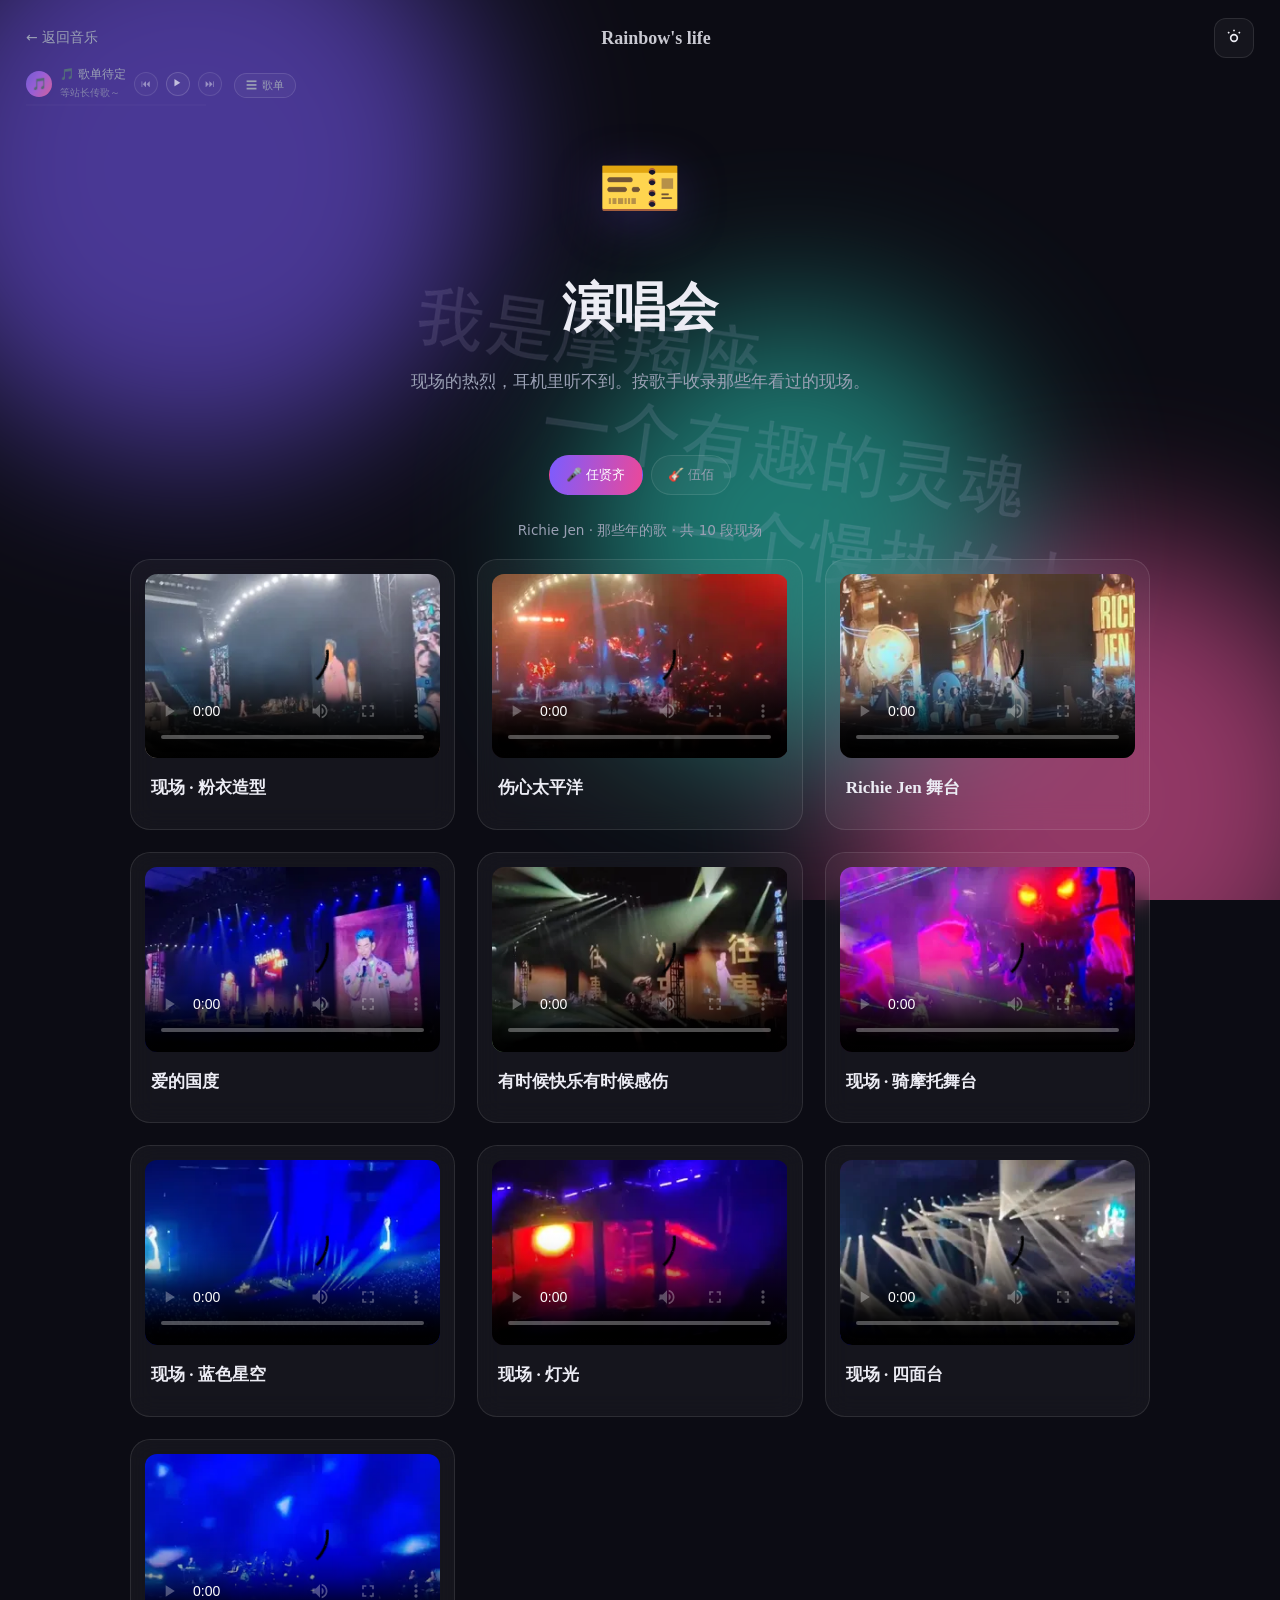
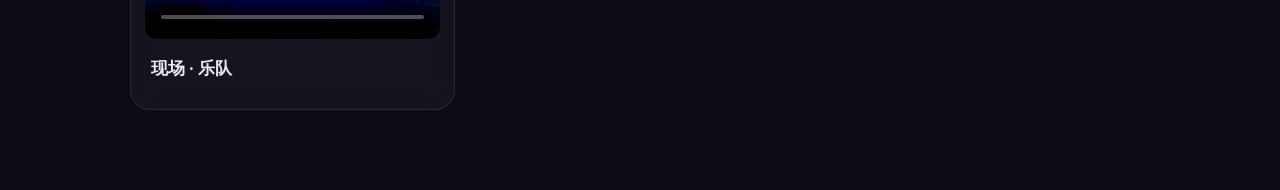
==== commit a02cd0cf: "fix: 演唱会分类修正为任贤齐和伍佰两类 - 用户确认没有凤凰传奇和刀郎的视频，去掉这两个空分类 - 07-10 从凤凰传奇移到任贤齐（任贤齐10条/伍佰2条） - data.js v33" ====
--- a/concert.html
+++ b/concert.html
@@ -54,7 +54,7 @@
     <p class="footer__visits" id="visitCountBox" hidden>👀 这里是第 <strong id="visitCount">—</strong> 次被看见</p>
   </main>
 
-  <script src="assets/js/data.js?v=32"></script>
+  <script src="assets/js/data.js?v=33"></script>
   <script src="assets/js/track.js?v=2"></script>
   <script src="assets/js/concert.js?v=1"></script>
   <script src="assets/js/music.js?v=18"></script>
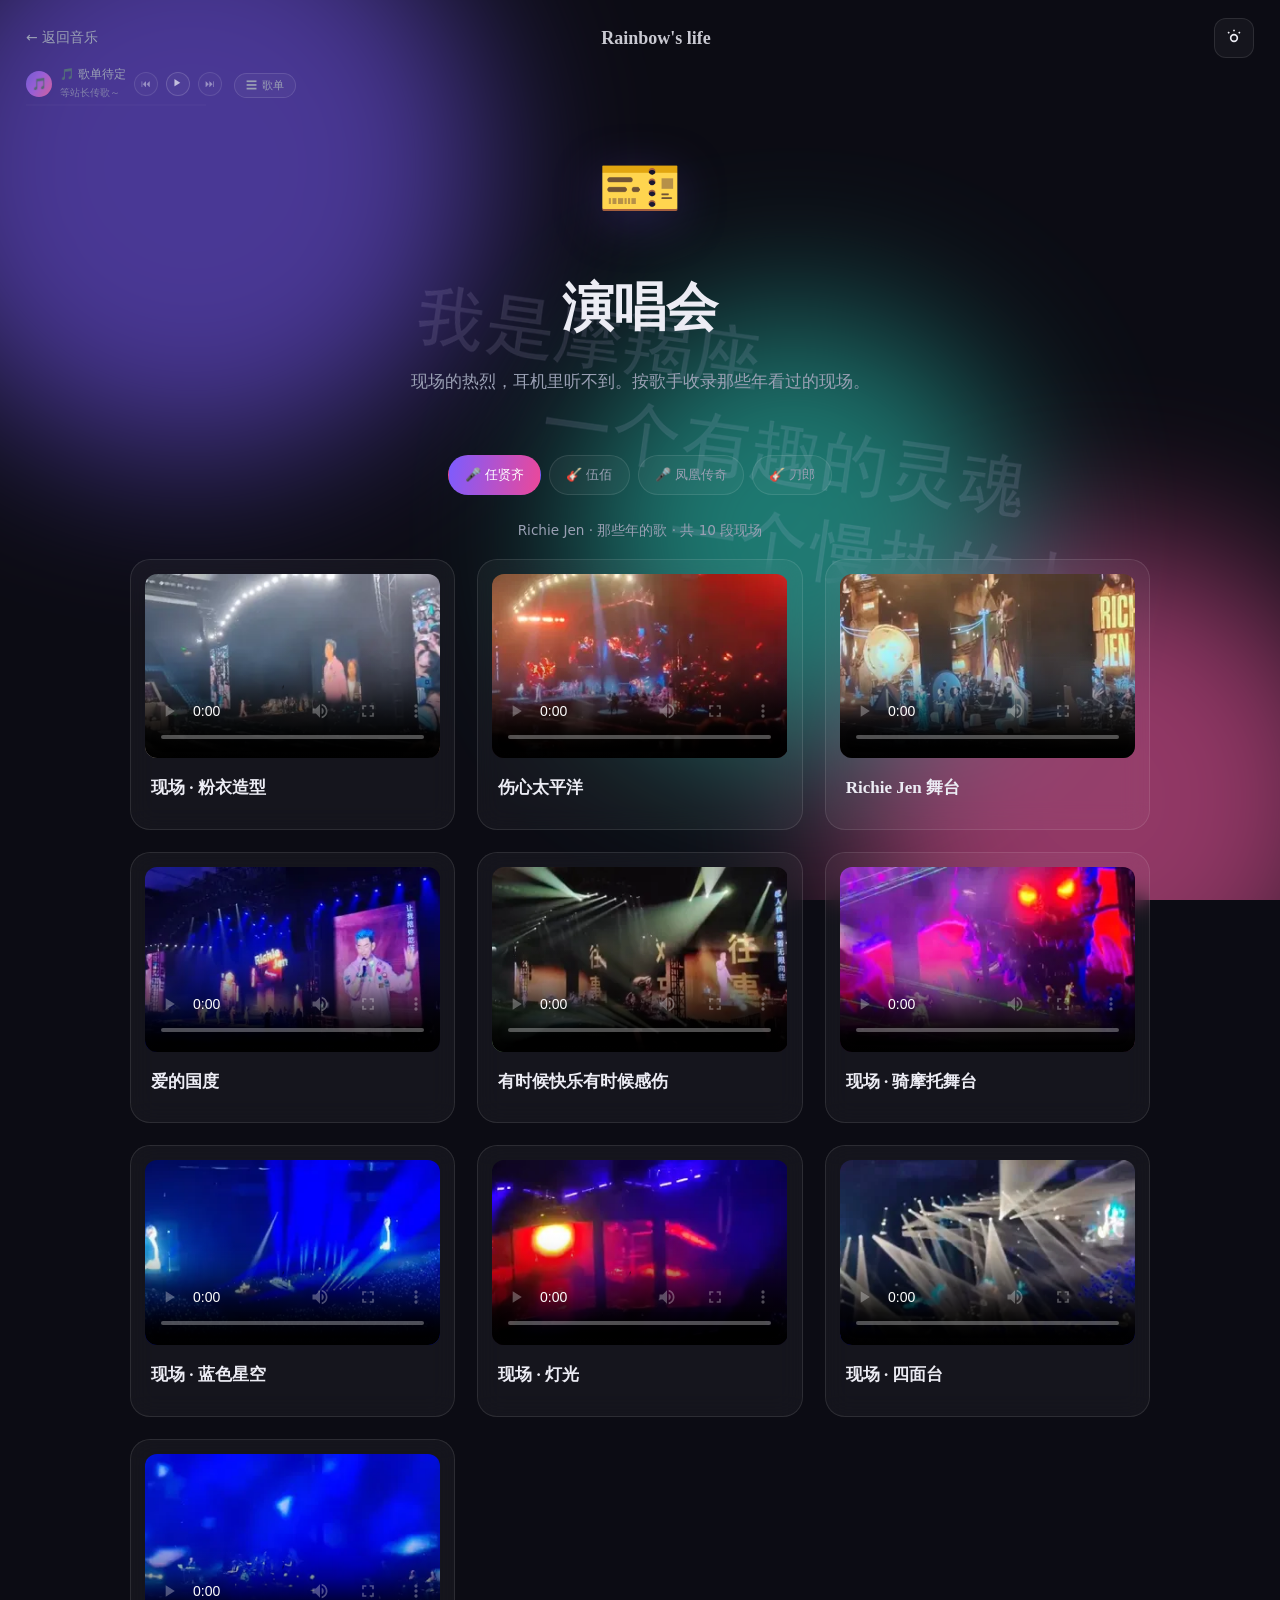
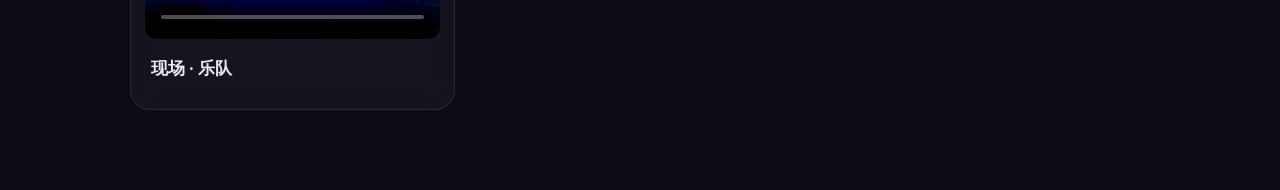
==== commit 389f85e9: "feat: 演唱会保留凤凰传奇和刀郎空分类占位 - 用户后续会上传这两个歌手的视频，先留分类位（显示整理中提示） - data.js v34" ====
--- a/concert.html
+++ b/concert.html
@@ -54,7 +54,7 @@
     <p class="footer__visits" id="visitCountBox" hidden>👀 这里是第 <strong id="visitCount">—</strong> 次被看见</p>
   </main>
 
-  <script src="assets/js/data.js?v=33"></script>
+  <script src="assets/js/data.js?v=34"></script>
   <script src="assets/js/track.js?v=2"></script>
   <script src="assets/js/concert.js?v=1"></script>
   <script src="assets/js/music.js?v=18"></script>
